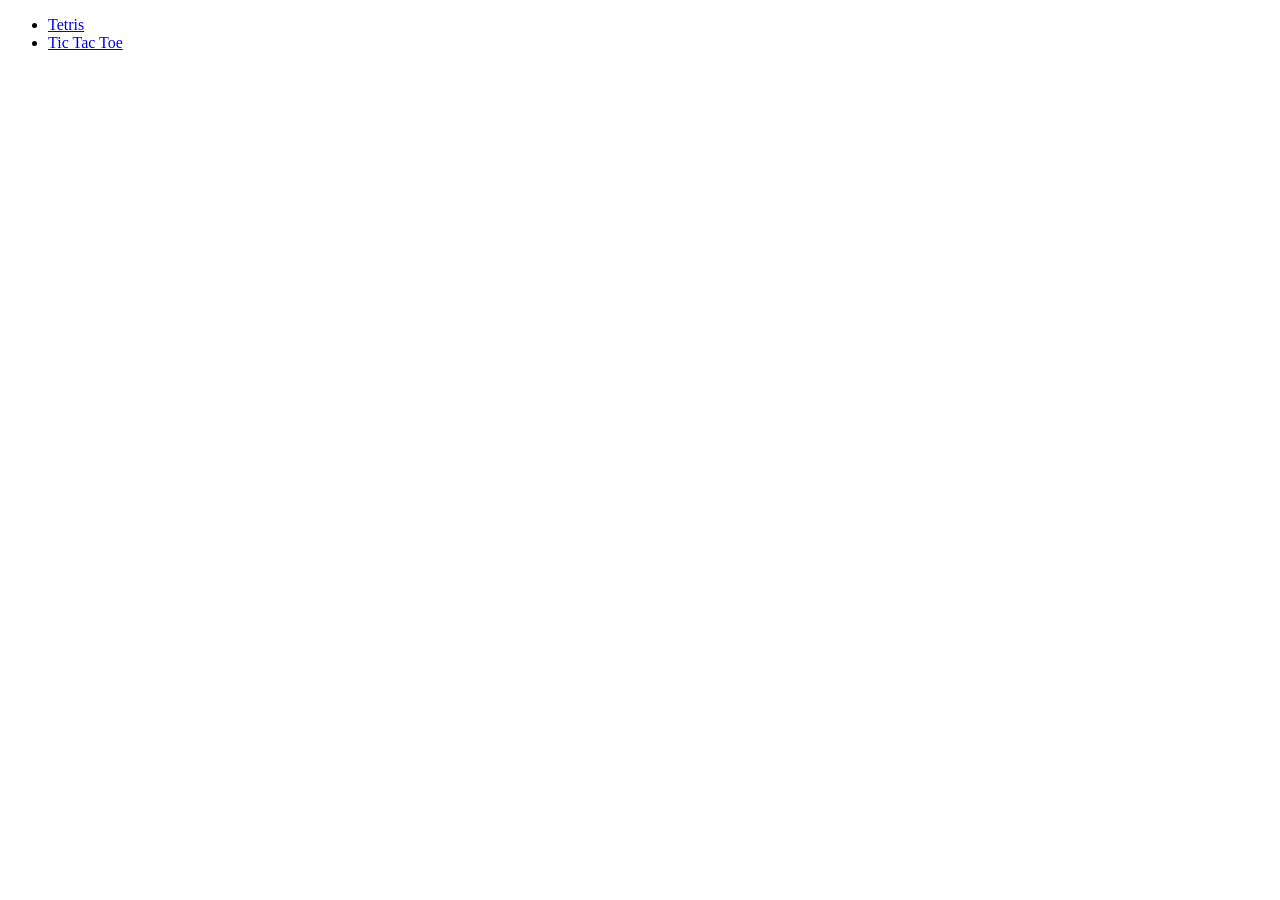
==== index.html @ a7a51e17 "first commit" ====
<!DOCTYPE html>
<html lang="en">
<head>
    <meta charset="UTF-8">
    <meta name="viewport" content="width=device-width, initial-scale=1.0">
    <title>Menu</title>
</head>
<body>
    <ul>
        <li><a href="tetris/index.html">Tetris</a></li>
        <li><a href="tic-tac-toe/client/index.html">Tic Tac Toe</a></li>
    </ul>
</body>
</html>
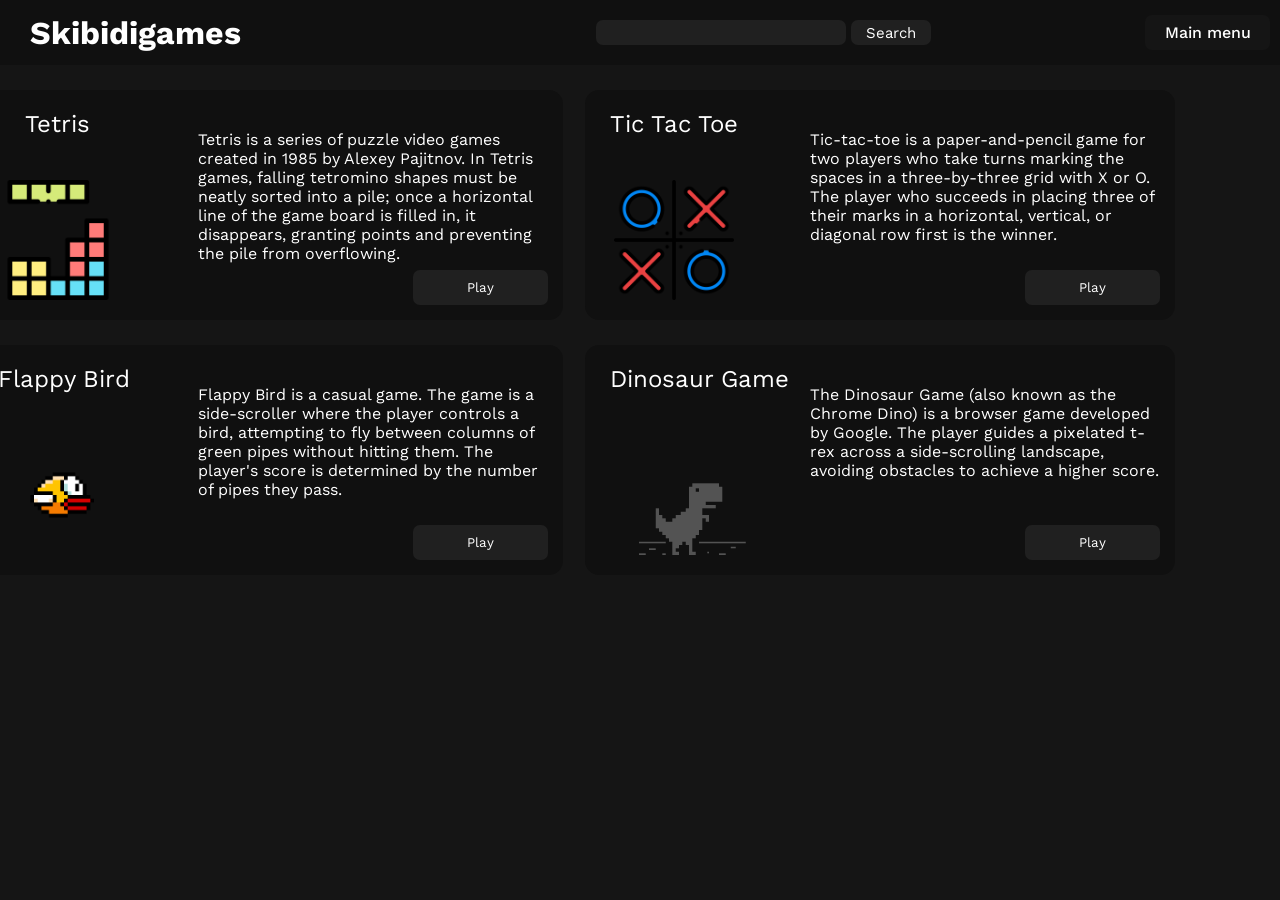
==== commit 02e37281: "finished" ====
--- a/index.html
+++ b/index.html
@@ -2,13 +2,42 @@
 <html lang="en">
 <head>
     <meta charset="UTF-8">
+    <meta http-equiv="X-UA-Compatible" content="IE=edge">
     <meta name="viewport" content="width=device-width, initial-scale=1.0">
-    <title>Menu</title>
+    <title>Skibidigames</title>
+    <link rel="stylesheet" href="style.css">
+    <link rel="preconnect" href="https://fonts.googleapis.com">
+    <link rel="preconnect" href="https://fonts.gstatic.com" crossorigin>
+    <link href="https://fonts.googleapis.com/css2?family=Work+Sans:wght@400;500&display=swap" rel="stylesheet">
 </head>
 <body>
-    <ul>
-        <li><a href="tetris/index.html">Tetris</a></li>
-        <li><a href="tic-tac-toe/client/index.html">Tic Tac Toe</a></li>
-    </ul>
+    <header>
+        <p id="shopName">Skibidigames</p>
+        <div id="searchContainer">
+            <input type="text" id="searchBar">
+            <button id="searchBtn">Search</button>
+        </div>
+        <ul>
+            <li><a href="index.html">Main menu</a></li>
+        </ul>
+    </header>
+    <div id="lalala">
+        <div id="container">
+            <!-- <div class="item">
+                <div class="itemDiv1">
+                    <p class="itemName"><a href="#">Placeholder</a></p>
+                    <img src="images/placeholder.gif" alt="Failed to load the image.">
+                </div>
+                <div class="itemDiv2">
+                    <p class="itemDesc">
+                        Lorem ipsum dolor sit amet consectetur adipisicing elit. Architecto nemo necessitatibus assumenda neque natus nisi quia quos qui nihil minus maiores nostrum impedit, fuga facilis rem pariatur earum doloribus provident.
+                    </p>
+                    <button class="lookBtn">Play</button>
+                </div>
+            </div> -->
+        </div>
+    </div>
+    <footer></footer>
+    <script src="script.js"></script>
 </body>
 </html>
--- a/style.css
+++ b/style.css
@@ -0,0 +1,161 @@
+*{
+    margin: 0;
+    padding: 0;
+    font-family: 'Work Sans', sans-serif;
+}
+body, html{
+    width: 100%;
+    height: 100%;
+    background-color: #151515;
+}
+body{
+    background-image: url(https://media2.giphy.com/media/v1.Y2lkPTc5MGI3NjExdXZ5enRxamZvbGpldTUyNTY3MHpwd204dWY0OTcyZzhnaG1uM3F2YSZlcD12MV9pbnRlcm5hbF9naWZfYnlfaWQmY3Q9Zw/qNgfqylQ0IKjkxYSpi/giphy.gif);
+    background-size: cover;
+    background-repeat: no-repeat;
+}
+header{
+    display: flex;
+    justify-content: space-between;
+    align-items: center;
+    height: 65px;
+    width: 100%;
+    background-color: #101010;
+    color: #fff;
+}
+#searchContainer{
+    margin-left: 150px;
+    display: flex;
+    width: 335px;
+    align-items: center;
+    justify-content: space-between;
+}
+#shopName{
+    text-align: center;
+    font-size: xx-large;
+    margin-left: 30px;
+    font-weight: bold;
+}
+header ul{
+    display: flex;
+    justify-content: center;
+    align-items: center;
+    list-style: none;
+}
+header ul li{
+    display: flex;
+    background-color: #151515;
+    justify-content: center;
+    height: 35px;
+    width: 125px;
+    border-radius: 7px;
+    margin: 0 10px 0 10px;
+}
+header ul li:hover{
+    background-color: #252525;
+    transition: 0.35s;
+}
+header ul li a{
+    line-height: 35px;
+    font-weight: 500;
+    color: white;
+    text-decoration: none;
+    margin: 0 15px 0 15px;
+}
+#searchContainer input{
+    height: 25px;
+    width: 250px;
+    text-align: center;
+    border-radius: 7px;
+    background-color: #202020;
+    color: white;
+    border: none;
+    outline: none;
+}
+#searchContainer input:hover{
+    background-color: #303030;
+    transition: 0.25s;
+}
+#searchContainer button{
+    width: 80px;
+    height: 25px;
+    font-size: 15px;
+    border-radius: 7px;
+    background-color: #202020;
+    color: white;
+    border: none;
+}
+#searchContainer button:hover{
+    background-color: #303030;
+    transition: 0.25s;
+    cursor: pointer;
+}
+#lalala{
+    display: flex;
+    justify-content: center;
+}
+#container{
+    display: grid;
+    grid-template-columns: 33% 33%;
+    grid-column-gap: 155px;
+    align-self: center;
+}
+.item{
+    display: flex;
+    margin: 25px 0 0 25px;
+    justify-content: space-between;
+    width: 560px;
+    height: 200px;
+    color: white;
+    font-size: medium;
+    background-color: #101010;
+    border-radius: 14px;
+    padding: 15px;
+}
+.itemName{
+    margin: 5px 0 0 10px;
+    height: 32px;
+    font-size: x-large;
+}
+.itemDesc{
+    width: 350px;
+    margin: 25px 0 0 0;
+}
+.lookBtn{
+    height: 35px;
+    width: 135px;
+    background-color: #202020;
+    color: white;
+    border: none;
+    border-radius: 7px;
+}
+.lookBtn:hover{
+    background-color: #303030;
+    cursor: pointer;
+}
+.item div img{
+    width: 120px;
+    height: 120px;
+    margin: 0 0 5px 10px;
+}
+.itemDiv1{
+    display: flex;
+    flex-direction: column;
+    justify-content: space-between;
+    align-items: center;
+}
+.itemDiv2{
+    display: flex;
+    flex-direction: column;
+    justify-content: space-between;
+    align-items: flex-end;
+}
+.itemPrice{
+    display: flex;
+    justify-content: center;
+    align-items: center;
+    width: 125px;
+    margin: 0 0 0 10px;
+    background-color: #202020;
+    height: 25px;
+    border-radius: 7px;
+}
